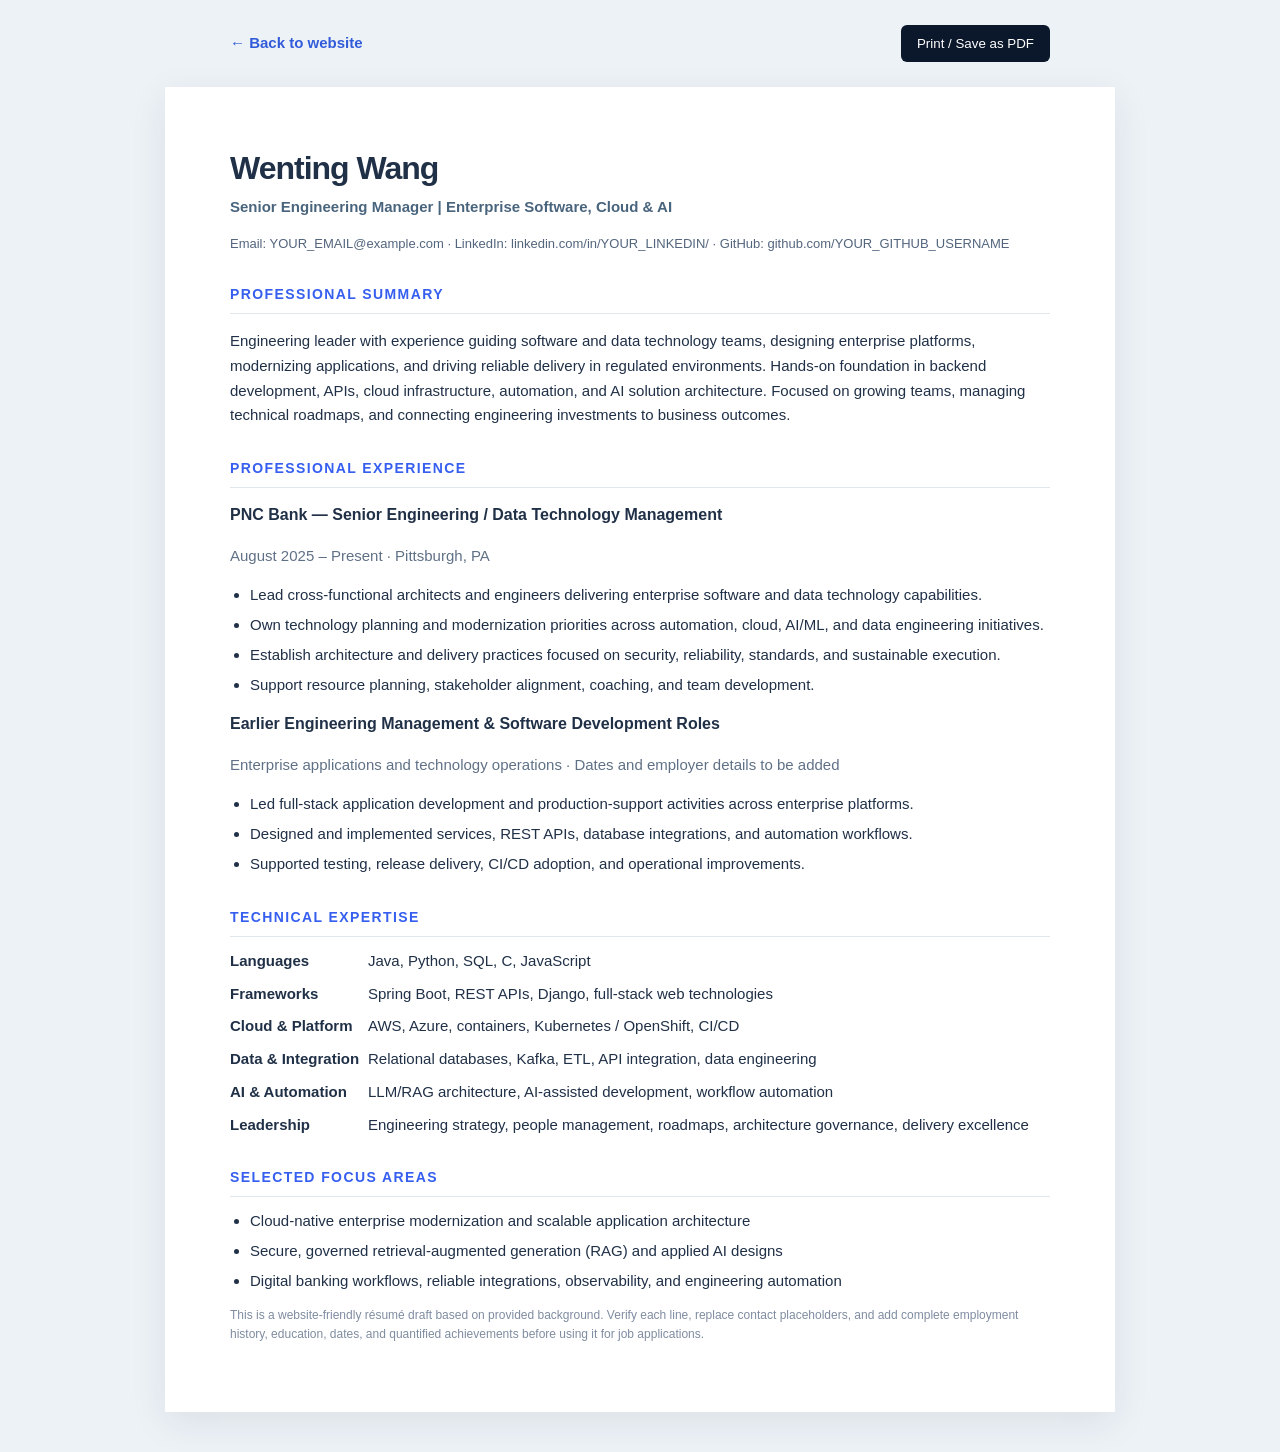
==== resume.html @ a335580e "Initial Commit" ====
<!doctype html><html lang="en"><head><meta charset="utf-8"><meta name="viewport" content="width=device-width,initial-scale=1"><meta name="description" content="Wenting Wang — printable professional résumé"><title>Wenting Wang | Résumé</title><link rel="icon" href="assets/favicon.svg"><style>body{margin:0;background:#edf2f7;color:#203047;font:15px/1.65 Arial,sans-serif}.toolbar{max-width:820px;margin:25px auto;display:flex;justify-content:space-between;align-items:center;gap:12px}.toolbar a{color:#315bd9;text-decoration:none;font-weight:bold}.toolbar button{padding:11px 16px;background:#0b172a;color:#fff;border:0;border-radius:6px;cursor:pointer}.sheet{max-width:820px;margin:0 auto 40px;background:white;padding:55px 65px;box-shadow:0 10px 35px #17233816}h1{font-size:32px;letter-spacing:-1px;margin:0}h2{font-size:14px;letter-spacing:1.4px;text-transform:uppercase;color:#365ff0;border-bottom:1px solid #dfe7ef;padding-bottom:7px;margin:29px 0 12px}h3{font-size:16px;margin:14px 0 3px}.subtitle{font-weight:bold;color:#49647d;margin:0 0 8px}.muted{color:#607186}.skills{display:grid;grid-template-columns:130px 1fr;gap:8px}ul{padding-left:20px;margin:8px 0}li{margin-bottom:5px}.note{font-size:12px;color:#7f8ca0}.contact{font-size:13px;color:#53657d}@media(max-width:670px){.sheet{padding:28px 23px}.toolbar{margin:15px 20px}.skills{grid-template-columns:1fr;gap:0}}@media print{@page{size:letter;margin:.6in}body{background:#fff;font-size:11pt}.toolbar,.note{display:none}.sheet{box-shadow:none;padding:0;margin:0;max-width:none}h2{break-after:avoid}h3{break-after:avoid}li{break-inside:avoid}}</style></head><body><div class="toolbar"><a href="index.html">← Back to website</a><button onclick="window.print()">Print / Save as PDF</button></div><main class="sheet"><h1>Wenting Wang</h1><p class="subtitle">Senior Engineering Manager | Enterprise Software, Cloud & AI</p><p class="contact">Email: YOUR_EMAIL@example.com · LinkedIn: linkedin.com/in/YOUR_LINKEDIN/ · GitHub: github.com/YOUR_GITHUB_USERNAME</p><h2>Professional Summary</h2><p>Engineering leader with experience guiding software and data technology teams, designing enterprise platforms, modernizing applications, and driving reliable delivery in regulated environments. Hands-on foundation in backend development, APIs, cloud infrastructure, automation, and AI solution architecture. Focused on growing teams, managing technical roadmaps, and connecting engineering investments to business outcomes.</p><h2>Professional Experience</h2><h3>PNC Bank — Senior Engineering / Data Technology Management</h3><p class="muted">August 2025 – Present · Pittsburgh, PA</p><ul><li>Lead cross-functional architects and engineers delivering enterprise software and data technology capabilities.</li><li>Own technology planning and modernization priorities across automation, cloud, AI/ML, and data engineering initiatives.</li><li>Establish architecture and delivery practices focused on security, reliability, standards, and sustainable execution.</li><li>Support resource planning, stakeholder alignment, coaching, and team development.</li></ul><h3>Earlier Engineering Management & Software Development Roles</h3><p class="muted">Enterprise applications and technology operations · Dates and employer details to be added</p><ul><li>Led full-stack application development and production-support activities across enterprise platforms.</li><li>Designed and implemented services, REST APIs, database integrations, and automation workflows.</li><li>Supported testing, release delivery, CI/CD adoption, and operational improvements.</li></ul><h2>Technical Expertise</h2><div class="skills"><strong>Languages</strong><span>Java, Python, SQL, C, JavaScript</span><strong>Frameworks</strong><span>Spring Boot, REST APIs, Django, full-stack web technologies</span><strong>Cloud & Platform</strong><span>AWS, Azure, containers, Kubernetes / OpenShift, CI/CD</span><strong>Data & Integration</strong><span>Relational databases, Kafka, ETL, API integration, data engineering</span><strong>AI & Automation</strong><span>LLM/RAG architecture, AI-assisted development, workflow automation</span><strong>Leadership</strong><span>Engineering strategy, people management, roadmaps, architecture governance, delivery excellence</span></div><h2>Selected Focus Areas</h2><ul><li>Cloud-native enterprise modernization and scalable application architecture</li><li>Secure, governed retrieval-augmented generation (RAG) and applied AI designs</li><li>Digital banking workflows, reliable integrations, observability, and engineering automation</li></ul><p class="note">This is a website-friendly résumé draft based on provided background. Verify each line, replace contact placeholders, and add complete employment history, education, dates, and quantified achievements before using it for job applications.</p></main></body></html>
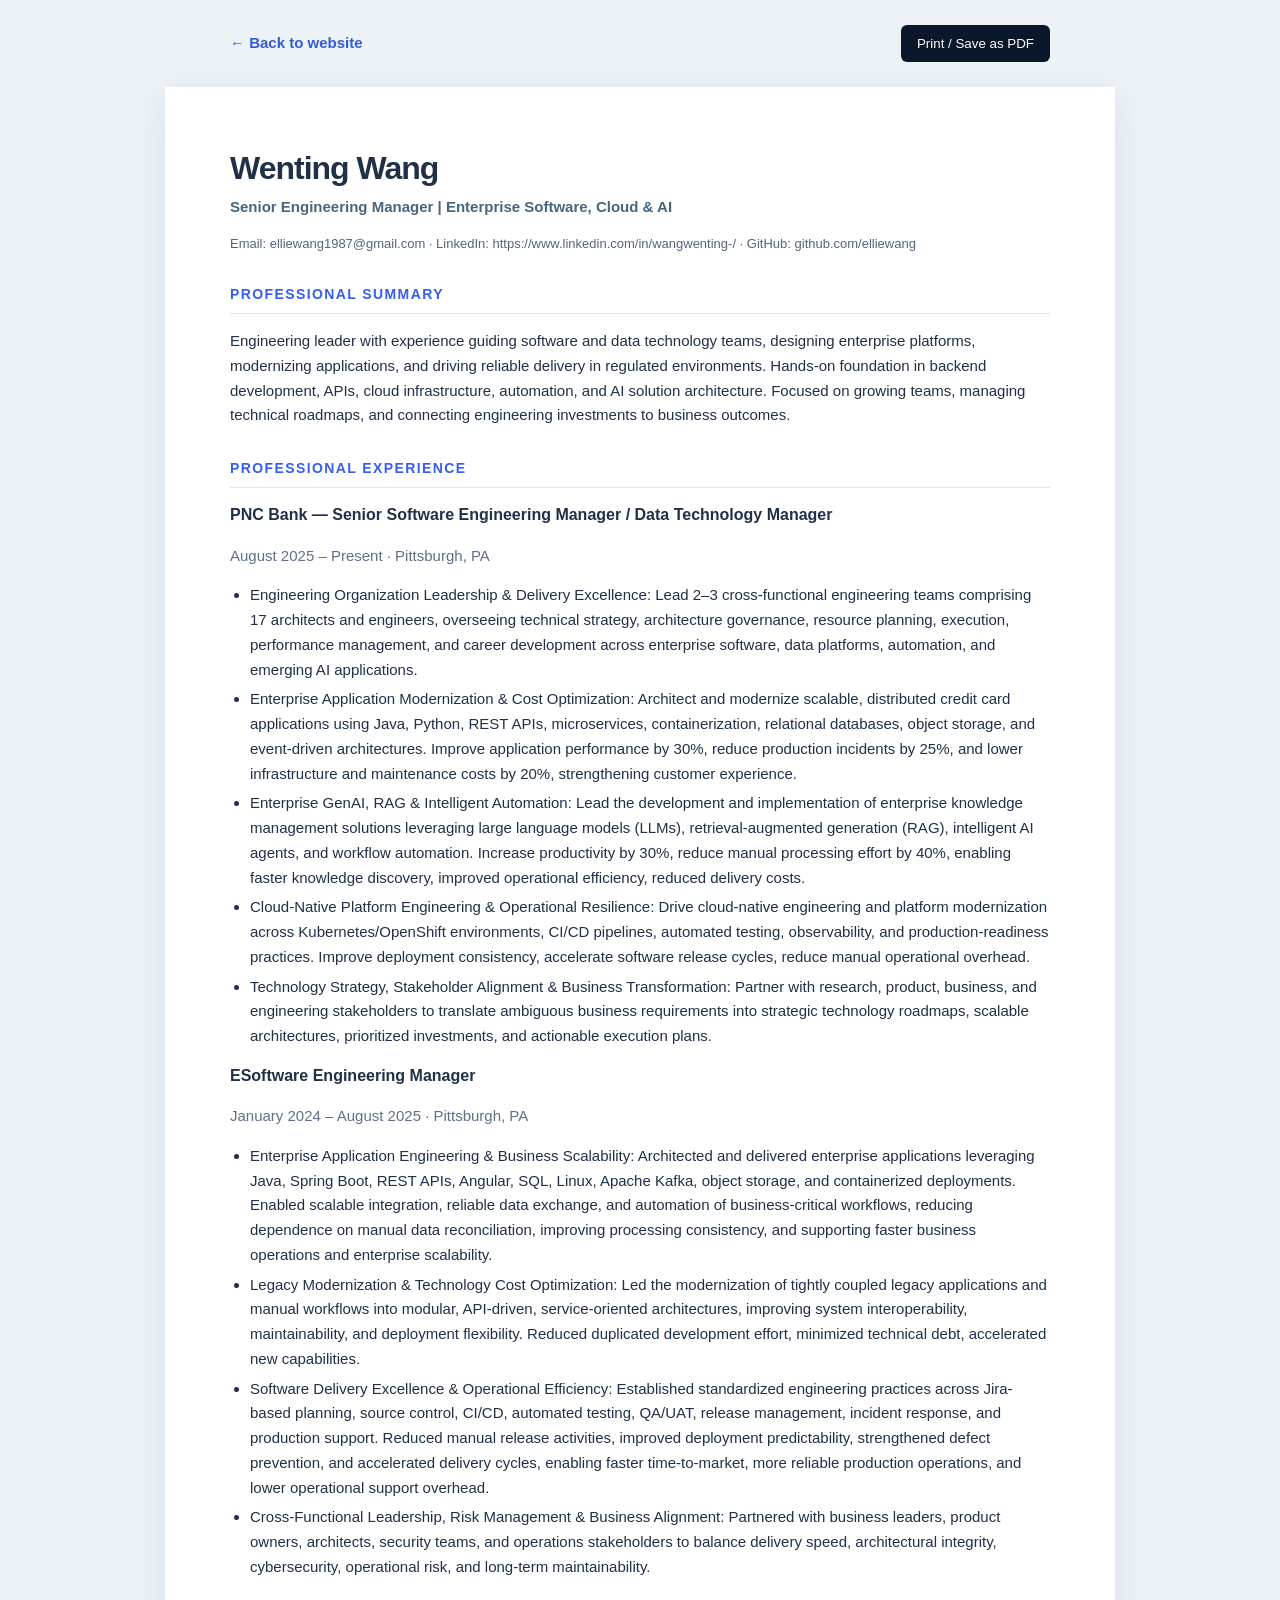
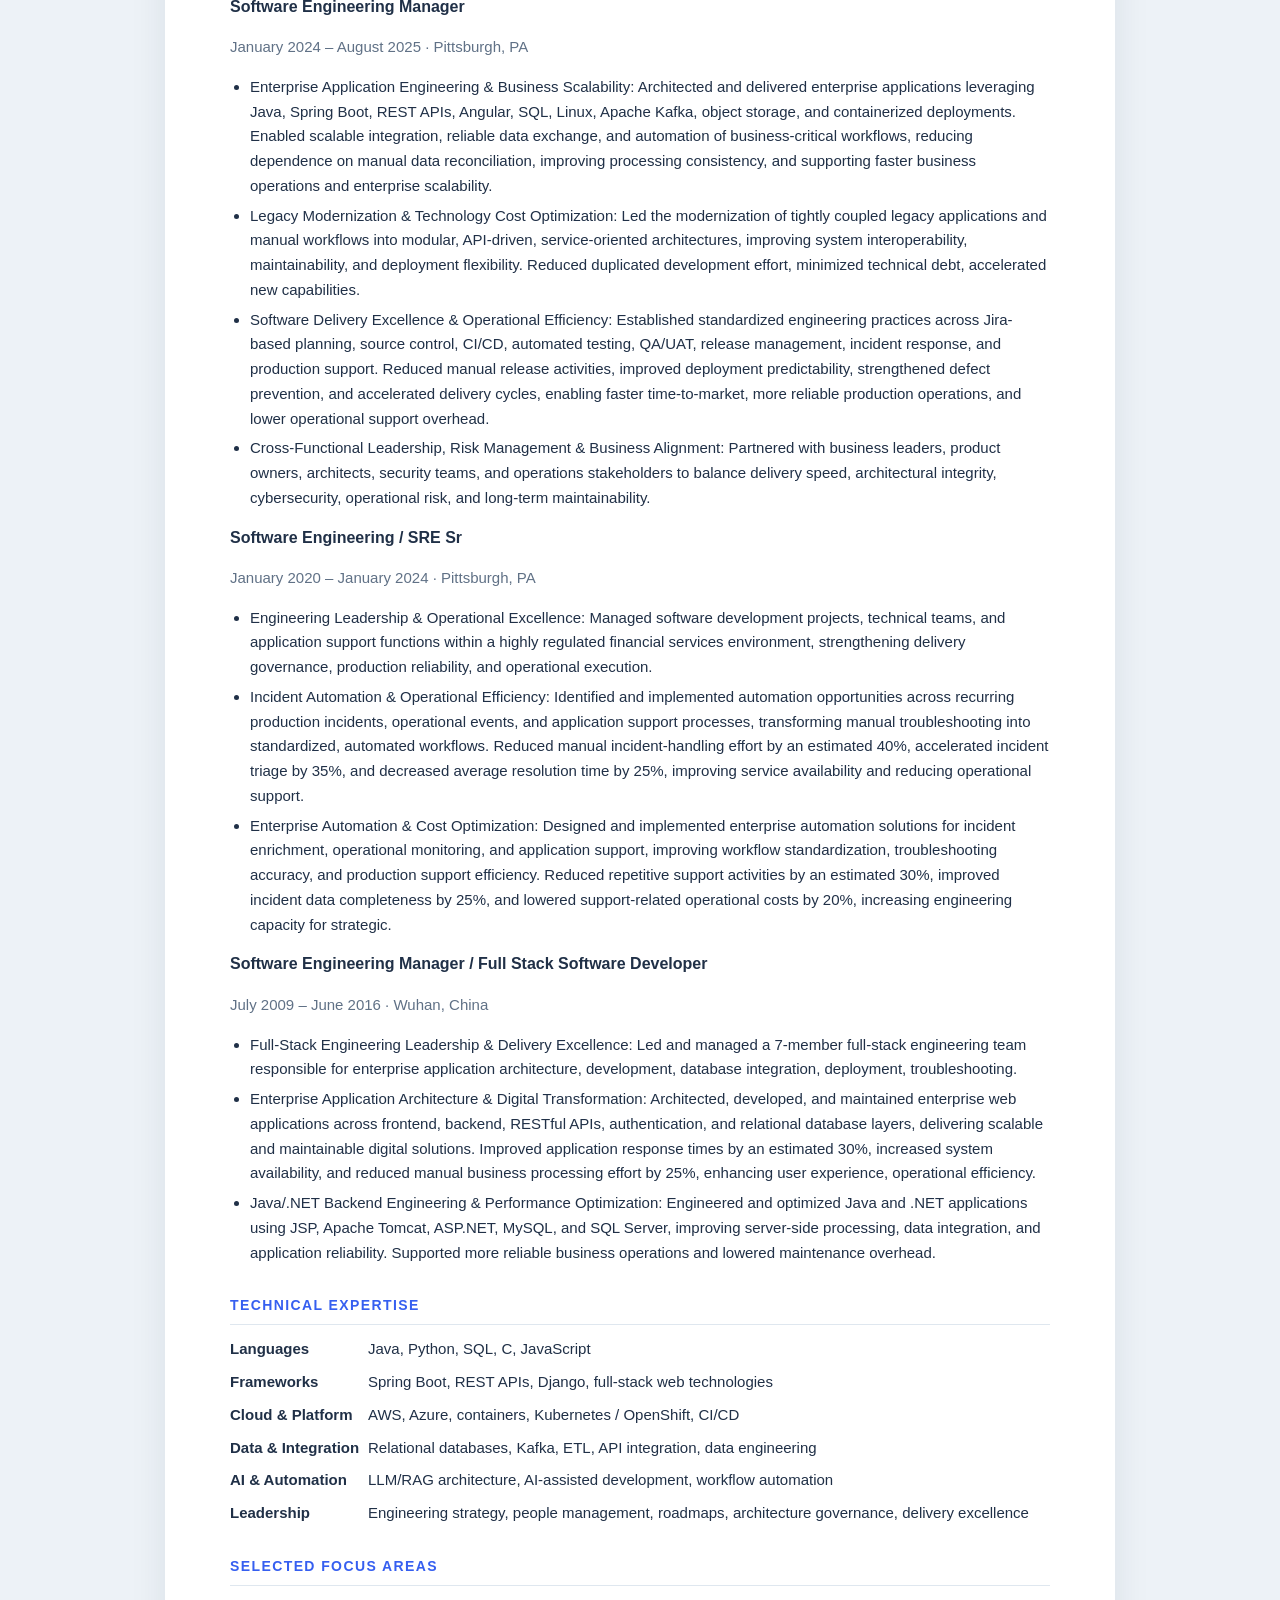
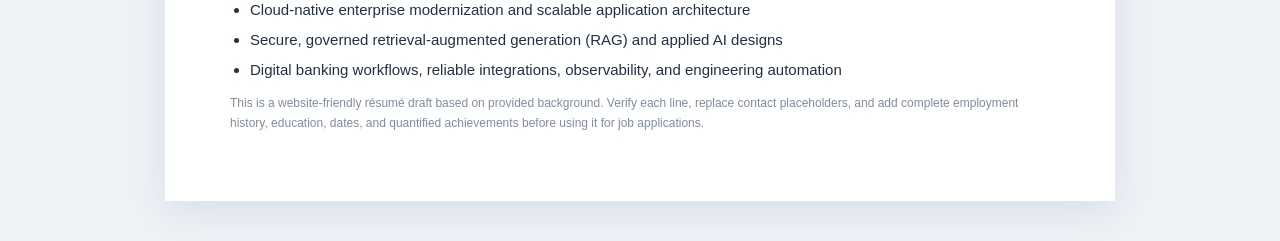
==== commit 9a49c138: "Update resume" ====
--- a/resume.html
+++ b/resume.html
@@ -1 +1,233 @@
-<!doctype html><html lang="en"><head><meta charset="utf-8"><meta name="viewport" content="width=device-width,initial-scale=1"><meta name="description" content="Wenting Wang — printable professional résumé"><title>Wenting Wang | Résumé</title><link rel="icon" href="assets/favicon.svg"><style>body{margin:0;background:#edf2f7;color:#203047;font:15px/1.65 Arial,sans-serif}.toolbar{max-width:820px;margin:25px auto;display:flex;justify-content:space-between;align-items:center;gap:12px}.toolbar a{color:#315bd9;text-decoration:none;font-weight:bold}.toolbar button{padding:11px 16px;background:#0b172a;color:#fff;border:0;border-radius:6px;cursor:pointer}.sheet{max-width:820px;margin:0 auto 40px;background:white;padding:55px 65px;box-shadow:0 10px 35px #17233816}h1{font-size:32px;letter-spacing:-1px;margin:0}h2{font-size:14px;letter-spacing:1.4px;text-transform:uppercase;color:#365ff0;border-bottom:1px solid #dfe7ef;padding-bottom:7px;margin:29px 0 12px}h3{font-size:16px;margin:14px 0 3px}.subtitle{font-weight:bold;color:#49647d;margin:0 0 8px}.muted{color:#607186}.skills{display:grid;grid-template-columns:130px 1fr;gap:8px}ul{padding-left:20px;margin:8px 0}li{margin-bottom:5px}.note{font-size:12px;color:#7f8ca0}.contact{font-size:13px;color:#53657d}@media(max-width:670px){.sheet{padding:28px 23px}.toolbar{margin:15px 20px}.skills{grid-template-columns:1fr;gap:0}}@media print{@page{size:letter;margin:.6in}body{background:#fff;font-size:11pt}.toolbar,.note{display:none}.sheet{box-shadow:none;padding:0;margin:0;max-width:none}h2{break-after:avoid}h3{break-after:avoid}li{break-inside:avoid}}</style></head><body><div class="toolbar"><a href="index.html">← Back to website</a><button onclick="window.print()">Print / Save as PDF</button></div><main class="sheet"><h1>Wenting Wang</h1><p class="subtitle">Senior Engineering Manager | Enterprise Software, Cloud & AI</p><p class="contact">Email: YOUR_EMAIL@example.com · LinkedIn: linkedin.com/in/YOUR_LINKEDIN/ · GitHub: github.com/YOUR_GITHUB_USERNAME</p><h2>Professional Summary</h2><p>Engineering leader with experience guiding software and data technology teams, designing enterprise platforms, modernizing applications, and driving reliable delivery in regulated environments. Hands-on foundation in backend development, APIs, cloud infrastructure, automation, and AI solution architecture. Focused on growing teams, managing technical roadmaps, and connecting engineering investments to business outcomes.</p><h2>Professional Experience</h2><h3>PNC Bank — Senior Engineering / Data Technology Management</h3><p class="muted">August 2025 – Present · Pittsburgh, PA</p><ul><li>Lead cross-functional architects and engineers delivering enterprise software and data technology capabilities.</li><li>Own technology planning and modernization priorities across automation, cloud, AI/ML, and data engineering initiatives.</li><li>Establish architecture and delivery practices focused on security, reliability, standards, and sustainable execution.</li><li>Support resource planning, stakeholder alignment, coaching, and team development.</li></ul><h3>Earlier Engineering Management & Software Development Roles</h3><p class="muted">Enterprise applications and technology operations · Dates and employer details to be added</p><ul><li>Led full-stack application development and production-support activities across enterprise platforms.</li><li>Designed and implemented services, REST APIs, database integrations, and automation workflows.</li><li>Supported testing, release delivery, CI/CD adoption, and operational improvements.</li></ul><h2>Technical Expertise</h2><div class="skills"><strong>Languages</strong><span>Java, Python, SQL, C, JavaScript</span><strong>Frameworks</strong><span>Spring Boot, REST APIs, Django, full-stack web technologies</span><strong>Cloud & Platform</strong><span>AWS, Azure, containers, Kubernetes / OpenShift, CI/CD</span><strong>Data & Integration</strong><span>Relational databases, Kafka, ETL, API integration, data engineering</span><strong>AI & Automation</strong><span>LLM/RAG architecture, AI-assisted development, workflow automation</span><strong>Leadership</strong><span>Engineering strategy, people management, roadmaps, architecture governance, delivery excellence</span></div><h2>Selected Focus Areas</h2><ul><li>Cloud-native enterprise modernization and scalable application architecture</li><li>Secure, governed retrieval-augmented generation (RAG) and applied AI designs</li><li>Digital banking workflows, reliable integrations, observability, and engineering automation</li></ul><p class="note">This is a website-friendly résumé draft based on provided background. Verify each line, replace contact placeholders, and add complete employment history, education, dates, and quantified achievements before using it for job applications.</p></main></body></html>
+<!doctype html>
+<html lang="en">
+
+<head>
+    <meta charset="utf-8">
+    <meta name="viewport" content="width=device-width,initial-scale=1">
+    <meta name="description" content="Wenting Wang — printable professional résumé">
+    <title>Wenting Wang | Résumé</title>
+    <link rel="icon" href="assets/favicon.svg">
+    <style>
+        body {
+            margin: 0;
+            background: #edf2f7;
+            color: #203047;
+            font: 15px/1.65 Arial, sans-serif
+        }
+
+        .toolbar {
+            max-width: 820px;
+            margin: 25px auto;
+            display: flex;
+            justify-content: space-between;
+            align-items: center;
+            gap: 12px
+        }
+
+        .toolbar a {
+            color: #315bd9;
+            text-decoration: none;
+            font-weight: bold
+        }
+
+        .toolbar button {
+            padding: 11px 16px;
+            background: #0b172a;
+            color: #fff;
+            border: 0;
+            border-radius: 6px;
+            cursor: pointer
+        }
+
+        .sheet {
+            max-width: 820px;
+            margin: 0 auto 40px;
+            background: white;
+            padding: 55px 65px;
+            box-shadow: 0 10px 35px #17233816
+        }
+
+        h1 {
+            font-size: 32px;
+            letter-spacing: -1px;
+            margin: 0
+        }
+
+        h2 {
+            font-size: 14px;
+            letter-spacing: 1.4px;
+            text-transform: uppercase;
+            color: #365ff0;
+            border-bottom: 1px solid #dfe7ef;
+            padding-bottom: 7px;
+            margin: 29px 0 12px
+        }
+
+        h3 {
+            font-size: 16px;
+            margin: 14px 0 3px
+        }
+
+        .subtitle {
+            font-weight: bold;
+            color: #49647d;
+            margin: 0 0 8px
+        }
+
+        .muted {
+            color: #607186
+        }
+
+        .skills {
+            display: grid;
+            grid-template-columns: 130px 1fr;
+            gap: 8px
+        }
+
+        ul {
+            padding-left: 20px;
+            margin: 8px 0
+        }
+
+        li {
+            margin-bottom: 5px
+        }
+
+        .note {
+            font-size: 12px;
+            color: #7f8ca0
+        }
+
+        .contact {
+            font-size: 13px;
+            color: #53657d
+        }
+
+        @media(max-width:670px) {
+            .sheet {
+                padding: 28px 23px
+            }
+
+            .toolbar {
+                margin: 15px 20px
+            }
+
+            .skills {
+                grid-template-columns: 1fr;
+                gap: 0
+            }
+        }
+
+        @media print {
+            @page {
+                size: letter;
+                margin: .6in
+            }
+
+            body {
+                background: #fff;
+                font-size: 11pt
+            }
+
+            .toolbar,
+            .note {
+                display: none
+            }
+
+            .sheet {
+                box-shadow: none;
+                padding: 0;
+                margin: 0;
+                max-width: none
+            }
+
+            h2 {
+                break-after: avoid
+            }
+
+            h3 {
+                break-after: avoid
+            }
+
+            li {
+                break-inside: avoid
+            }
+        }
+    </style>
+</head>
+
+<body>
+    <div class="toolbar"><a href="index.html">← Back to website</a><button onclick="window.print()">Print / Save as
+            PDF</button></div>
+    <main class="sheet">
+        <h1>Wenting Wang</h1>
+        <p class="subtitle">Senior Engineering Manager | Enterprise Software, Cloud & AI</p>
+        <p class="contact">Email: elliewang1987@gmail.com · LinkedIn: https://www.linkedin.com/in/wangwenting-/ · GitHub:
+            github.com/elliewang</p>
+        <h2>Professional Summary</h2>
+        <p>Engineering leader with experience guiding software and data technology teams, designing enterprise
+            platforms, modernizing applications, and driving reliable delivery in regulated environments. Hands-on
+            foundation in backend development, APIs, cloud infrastructure, automation, and AI solution architecture.
+            Focused on growing teams, managing technical roadmaps, and connecting engineering investments to business
+            outcomes.</p>
+        <h2>Professional Experience</h2>
+        <h3>PNC Bank — Senior Software Engineering Manager / Data Technology Manager</h3>
+        <p class="muted">August 2025 – Present · Pittsburgh, PA</p>
+        <ul>
+            <li>Engineering Organization Leadership & Delivery Excellence: Lead 2–3 cross-functional engineering teams comprising 17 architects and engineers, overseeing technical strategy, architecture governance, resource planning, execution, performance management, and career development across enterprise software, data platforms, automation, and emerging AI applications.</li>
+            <li>Enterprise Application Modernization & Cost Optimization: Architect and modernize scalable, distributed credit card applications using Java, Python, REST APIs, microservices, containerization, relational databases, object storage, and event-driven architectures. Improve application performance by 30%, reduce production incidents by 25%, and lower infrastructure and maintenance costs by 20%, strengthening customer experience.</li>
+            <li>Enterprise GenAI, RAG & Intelligent Automation: Lead the development and implementation of enterprise knowledge management solutions leveraging large language models (LLMs), retrieval-augmented generation (RAG), intelligent AI agents, and workflow automation. Increase productivity by 30%, reduce manual processing effort by 40%, enabling faster knowledge discovery, improved operational efficiency, reduced delivery costs.</li>
+            <li>Cloud-Native Platform Engineering & Operational Resilience: Drive cloud-native engineering and platform modernization across Kubernetes/OpenShift environments, CI/CD pipelines, automated testing, observability, and production-readiness practices. Improve deployment consistency, accelerate software release cycles, reduce manual operational overhead.</li>
+            <li>Technology Strategy, Stakeholder Alignment & Business Transformation: Partner with research, product, business, and engineering stakeholders to translate ambiguous business requirements into strategic technology roadmaps, scalable architectures, prioritized investments, and actionable execution plans. </li>
+        </ul>
+        <h3>ESoftware Engineering Manager</h3>
+        <p class="muted">January 2024 – August 2025 · Pittsburgh, PA</p>
+        <ul>
+            <li>Enterprise Application Engineering & Business Scalability: Architected and delivered enterprise applications leveraging Java, Spring Boot, REST APIs, Angular, SQL, Linux, Apache Kafka, object storage, and containerized deployments. Enabled scalable integration, reliable data exchange, and automation of business-critical workflows, reducing dependence on manual data reconciliation, improving processing consistency, and supporting faster business operations and enterprise scalability.</li>
+            <li>Legacy Modernization & Technology Cost Optimization: Led the modernization of tightly coupled legacy applications and manual workflows into modular, API-driven, service-oriented architectures, improving system interoperability, maintainability, and deployment flexibility. Reduced duplicated development effort, minimized technical debt, accelerated new capabilities.</li>
+            <li>Software Delivery Excellence & Operational Efficiency: Established standardized engineering practices across Jira-based planning, source control, CI/CD, automated testing, QA/UAT, release management, incident response, and production support. Reduced manual release activities, improved deployment predictability, strengthened defect prevention, and accelerated delivery cycles, enabling faster time-to-market, more reliable production operations, and lower operational support overhead.</li>
+            <li>Cross-Functional Leadership, Risk Management & Business Alignment: Partnered with business leaders, product owners, architects, security teams, and operations stakeholders to balance delivery speed, architectural integrity, cybersecurity, operational risk, and long-term maintainability.</li>
+        </ul>
+        <h3>Software Engineering Manager</h3>
+        <p class="muted">January 2024 – August 2025 · Pittsburgh, PA</p>
+        <ul>
+            <li>Enterprise Application Engineering & Business Scalability: Architected and delivered enterprise applications leveraging Java, Spring Boot, REST APIs, Angular, SQL, Linux, Apache Kafka, object storage, and containerized deployments. Enabled scalable integration, reliable data exchange, and automation of business-critical workflows, reducing dependence on manual data reconciliation, improving processing consistency, and supporting faster business operations and enterprise scalability.</li>
+            <li>Legacy Modernization & Technology Cost Optimization: Led the modernization of tightly coupled legacy applications and manual workflows into modular, API-driven, service-oriented architectures, improving system interoperability, maintainability, and deployment flexibility. Reduced duplicated development effort, minimized technical debt, accelerated new capabilities.</li>
+            <li>Software Delivery Excellence & Operational Efficiency: Established standardized engineering practices across Jira-based planning, source control, CI/CD, automated testing, QA/UAT, release management, incident response, and production support. Reduced manual release activities, improved deployment predictability, strengthened defect prevention, and accelerated delivery cycles, enabling faster time-to-market, more reliable production operations, and lower operational support overhead.</li>
+            <li>Cross-Functional Leadership, Risk Management & Business Alignment: Partnered with business leaders, product owners, architects, security teams, and operations stakeholders to balance delivery speed, architectural integrity, cybersecurity, operational risk, and long-term maintainability.</li>
+        </ul>
+        <h3>Software Engineering / SRE Sr</h3>
+        <p class="muted">January 2020 – January 2024 · Pittsburgh, PA</p>
+        <ul>
+            <li>Engineering Leadership & Operational Excellence: Managed software development projects, technical teams, and application support functions within a highly regulated financial services environment, strengthening delivery governance, production reliability, and operational execution.</li>
+            <li>Incident Automation & Operational Efficiency: Identified and implemented automation opportunities across recurring production incidents, operational events, and application support processes, transforming manual troubleshooting into standardized, automated workflows. Reduced manual incident-handling effort by an estimated 40%, accelerated incident triage by 35%, and decreased average resolution time by 25%, improving service availability and reducing operational support.</li>
+            <li>Enterprise Automation & Cost Optimization: Designed and implemented enterprise automation solutions for incident enrichment, operational monitoring, and application support, improving workflow standardization, troubleshooting accuracy, and production support efficiency. Reduced repetitive support activities by an estimated 30%, improved incident data completeness by 25%, and lowered support-related operational costs by 20%, increasing engineering capacity for strategic.</li>
+        </ul>
+        <h3>Software Engineering Manager / Full Stack Software Developer </h3>
+        <p class="muted">July 2009 – June 2016 · Wuhan, China</p>
+        <ul>
+            <li>Full-Stack Engineering Leadership & Delivery Excellence: Led and managed a 7-member full-stack engineering team responsible for enterprise application architecture, development, database integration, deployment, troubleshooting. </li>
+            <li>Enterprise Application Architecture & Digital Transformation: Architected, developed, and maintained enterprise web applications across frontend, backend, RESTful APIs, authentication, and relational database layers, delivering scalable and maintainable digital solutions. Improved application response times by an estimated 30%, increased system availability, and reduced manual business processing effort by 25%, enhancing user experience, operational efficiency.</li>
+            <li>Java/.NET Backend Engineering & Performance Optimization: Engineered and optimized Java and .NET applications using JSP, Apache Tomcat, ASP.NET, MySQL, and SQL Server, improving server-side processing, data integration, and application reliability. Supported more reliable business operations and lowered maintenance overhead.</li>
+        </ul>
+        <h2>Technical Expertise</h2>
+        <div class="skills"><strong>Languages</strong><span>Java, Python, SQL, C,
+                JavaScript</span><strong>Frameworks</strong><span>Spring Boot, REST APIs, Django, full-stack web
+                technologies</span><strong>Cloud & Platform</strong><span>AWS, Azure, containers, Kubernetes /
+                OpenShift, CI/CD</span><strong>Data & Integration</strong><span>Relational databases, Kafka, ETL, API
+                integration, data engineering</span><strong>AI & Automation</strong><span>LLM/RAG architecture,
+                AI-assisted development, workflow automation</span><strong>Leadership</strong><span>Engineering
+                strategy, people management, roadmaps, architecture governance, delivery excellence</span></div>
+        <h2>Selected Focus Areas</h2>
+        <ul>
+            <li>Cloud-native enterprise modernization and scalable application architecture</li>
+            <li>Secure, governed retrieval-augmented generation (RAG) and applied AI designs</li>
+            <li>Digital banking workflows, reliable integrations, observability, and engineering automation</li>
+        </ul>
+        <p class="note">This is a website-friendly résumé draft based on provided background. Verify each line, replace
+            contact placeholders, and add complete employment history, education, dates, and quantified achievements
+            before using it for job applications.</p>
+    </main>
+</body>
+
+</html>
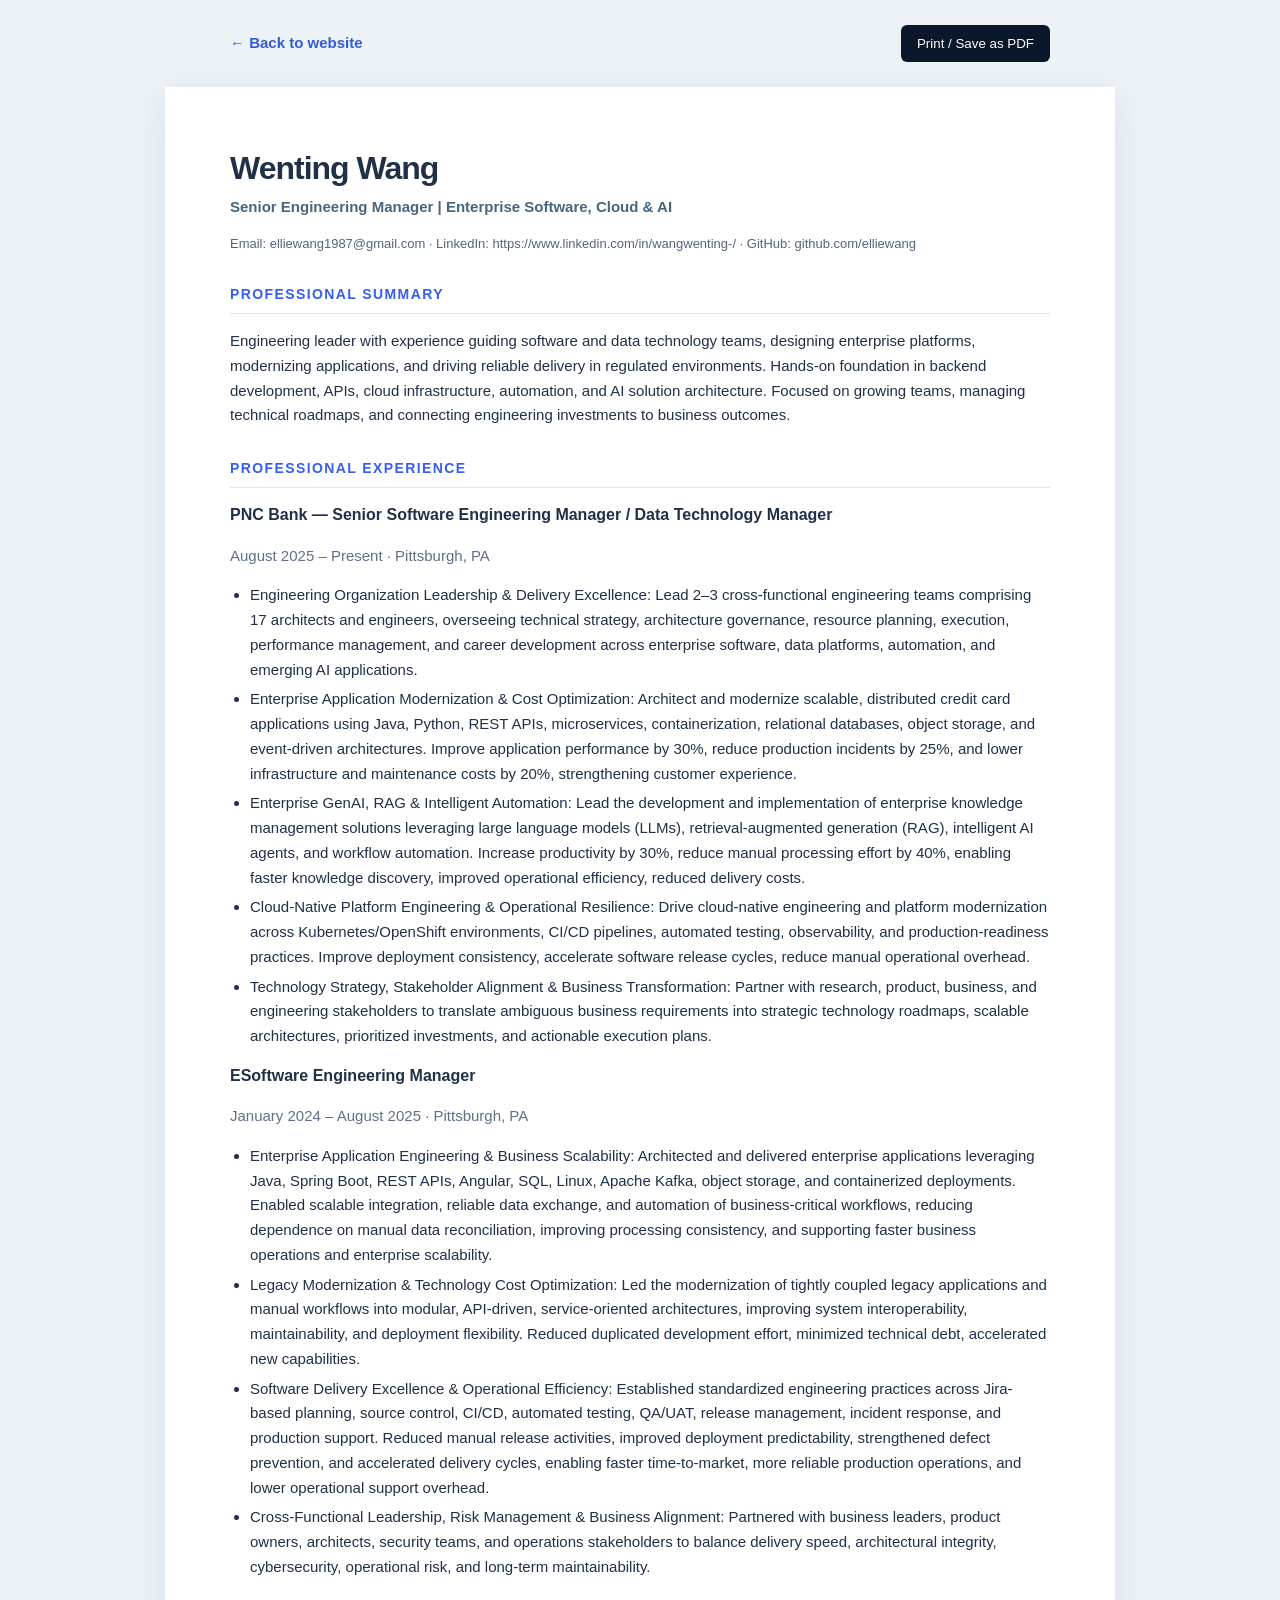
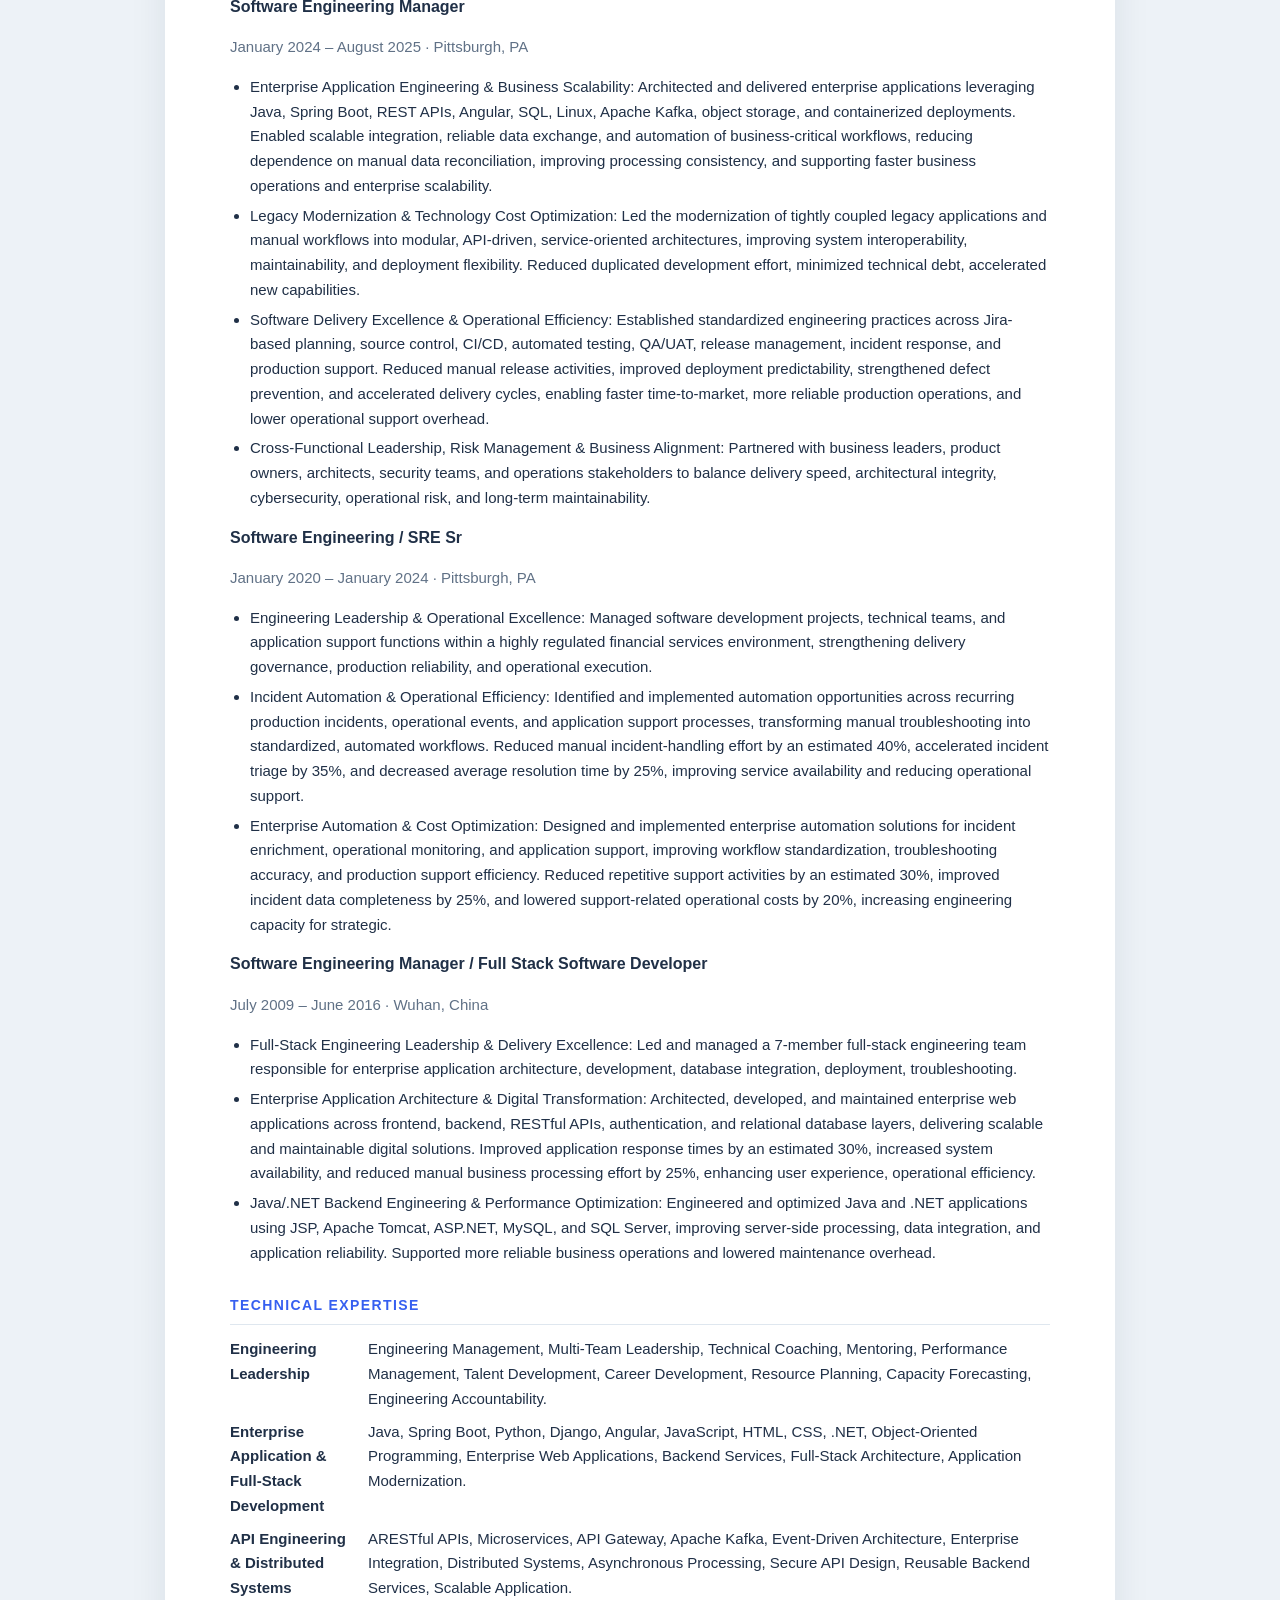
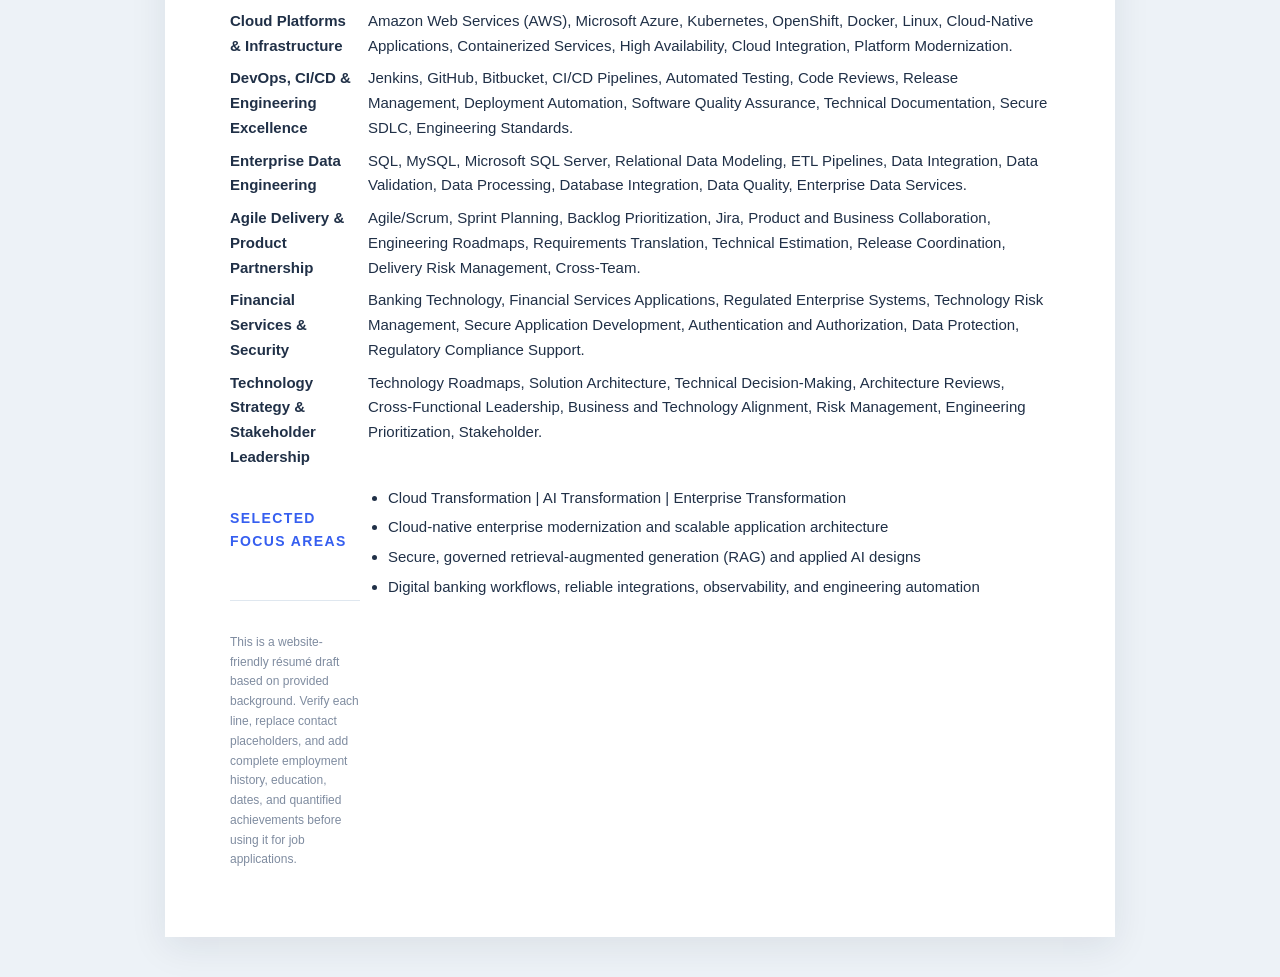
==== commit 348e9f8c: "Update resume" ====
--- a/resume.html
+++ b/resume.html
@@ -211,15 +211,28 @@
             <li>Java/.NET Backend Engineering & Performance Optimization: Engineered and optimized Java and .NET applications using JSP, Apache Tomcat, ASP.NET, MySQL, and SQL Server, improving server-side processing, data integration, and application reliability. Supported more reliable business operations and lowered maintenance overhead.</li>
         </ul>
         <h2>Technical Expertise</h2>
-        <div class="skills"><strong>Languages</strong><span>Java, Python, SQL, C,
-                JavaScript</span><strong>Frameworks</strong><span>Spring Boot, REST APIs, Django, full-stack web
-                technologies</span><strong>Cloud & Platform</strong><span>AWS, Azure, containers, Kubernetes /
-                OpenShift, CI/CD</span><strong>Data & Integration</strong><span>Relational databases, Kafka, ETL, API
-                integration, data engineering</span><strong>AI & Automation</strong><span>LLM/RAG architecture,
-                AI-assisted development, workflow automation</span><strong>Leadership</strong><span>Engineering
-                strategy, people management, roadmaps, architecture governance, delivery excellence</span></div>
+        <div class="skills">
+            <strong>Engineering Leadership</strong>
+            <span>Engineering Management, Multi-Team Leadership, Technical Coaching, Mentoring, Performance Management, Talent Development, Career Development, Resource Planning, Capacity Forecasting, Engineering Accountability.</span>
+            <strong>Enterprise Application & Full-Stack Development</strong>
+            <span>Java, Spring Boot, Python, Django, Angular, JavaScript, HTML, CSS, .NET, Object-Oriented Programming, Enterprise Web Applications, Backend Services, Full-Stack Architecture, Application Modernization.</span>
+            <strong>API Engineering & Distributed Systems</strong>
+            <span>ARESTful APIs, Microservices, API Gateway, Apache Kafka, Event-Driven Architecture, Enterprise Integration, Distributed Systems, Asynchronous Processing, Secure API Design, Reusable Backend Services, Scalable Application.</span>
+            <strong>Cloud Platforms & Infrastructure</strong>
+            <span>Amazon Web Services (AWS), Microsoft Azure, Kubernetes, OpenShift, Docker, Linux, Cloud-Native Applications, Containerized Services, High Availability, Cloud Integration, Platform Modernization.</span>
+            <strong>DevOps, CI/CD & Engineering Excellence</strong>
+            <span>Jenkins, GitHub, Bitbucket, CI/CD Pipelines, Automated Testing, Code Reviews, Release Management, Deployment Automation, Software Quality Assurance, Technical Documentation, Secure SDLC, Engineering Standards.</span>
+            <strong>Enterprise Data Engineering</strong>
+            <span>SQL, MySQL, Microsoft SQL Server, Relational Data Modeling, ETL Pipelines, Data Integration, Data Validation, Data Processing, Database Integration, Data Quality, Enterprise Data Services.</span>
+            <strong>Agile Delivery & Product Partnership</strong>
+            <span>Agile/Scrum, Sprint Planning, Backlog Prioritization, Jira, Product and Business Collaboration, Engineering Roadmaps, Requirements Translation, Technical Estimation, Release Coordination, Delivery Risk Management, Cross-Team.</span>
+            <strong>Financial Services & Security</strong>
+            <span>Banking Technology, Financial Services Applications, Regulated Enterprise Systems, Technology Risk Management, Secure Application Development, Authentication and Authorization, Data Protection, Regulatory Compliance Support.</span>
+            <strong>Technology Strategy & Stakeholder Leadership</strong>
+            <span>Technology Roadmaps, Solution Architecture, Technical Decision-Making, Architecture Reviews, Cross-Functional Leadership, Business and Technology Alignment, Risk Management, Engineering Prioritization, Stakeholder.</span>
         <h2>Selected Focus Areas</h2>
         <ul>
+            <strong></strong><li>Cloud Transformation | AI Transformation | Enterprise Transformation</li></strong>
             <li>Cloud-native enterprise modernization and scalable application architecture</li>
             <li>Secure, governed retrieval-augmented generation (RAG) and applied AI designs</li>
             <li>Digital banking workflows, reliable integrations, observability, and engineering automation</li>
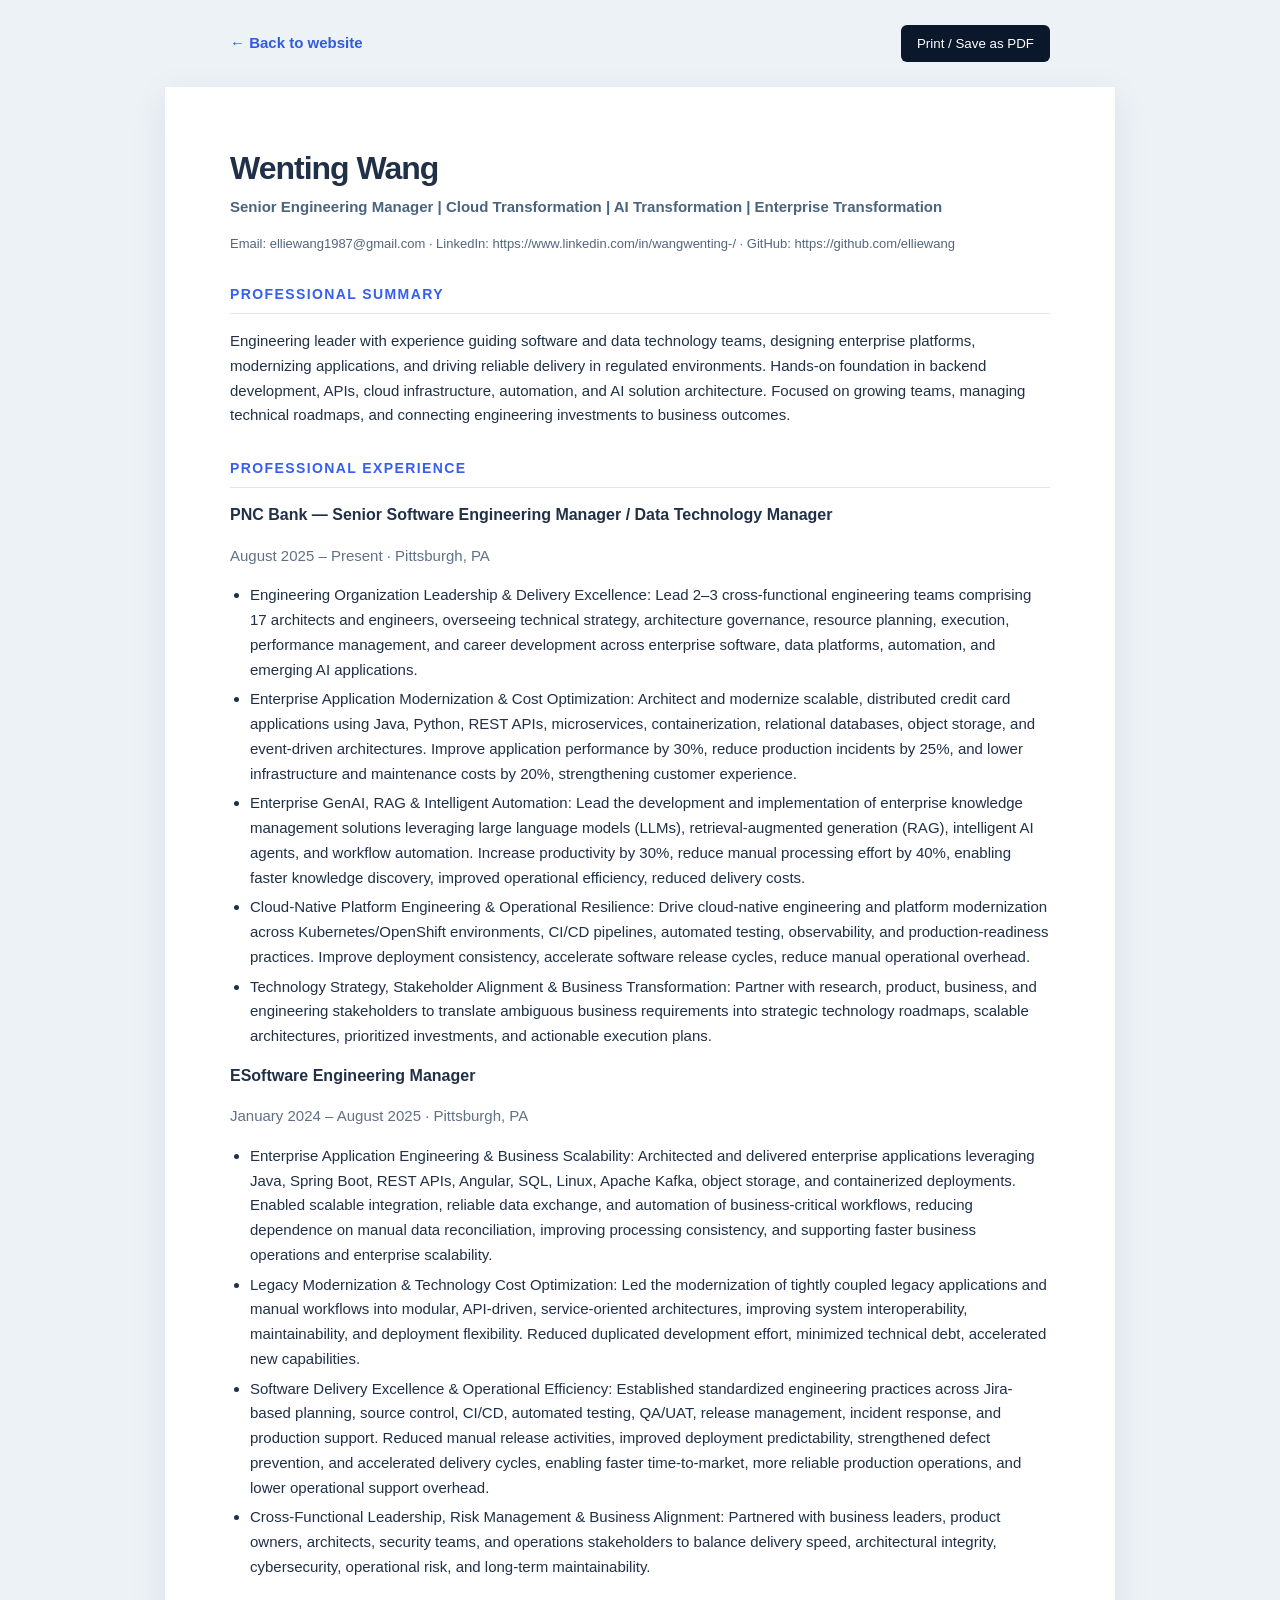
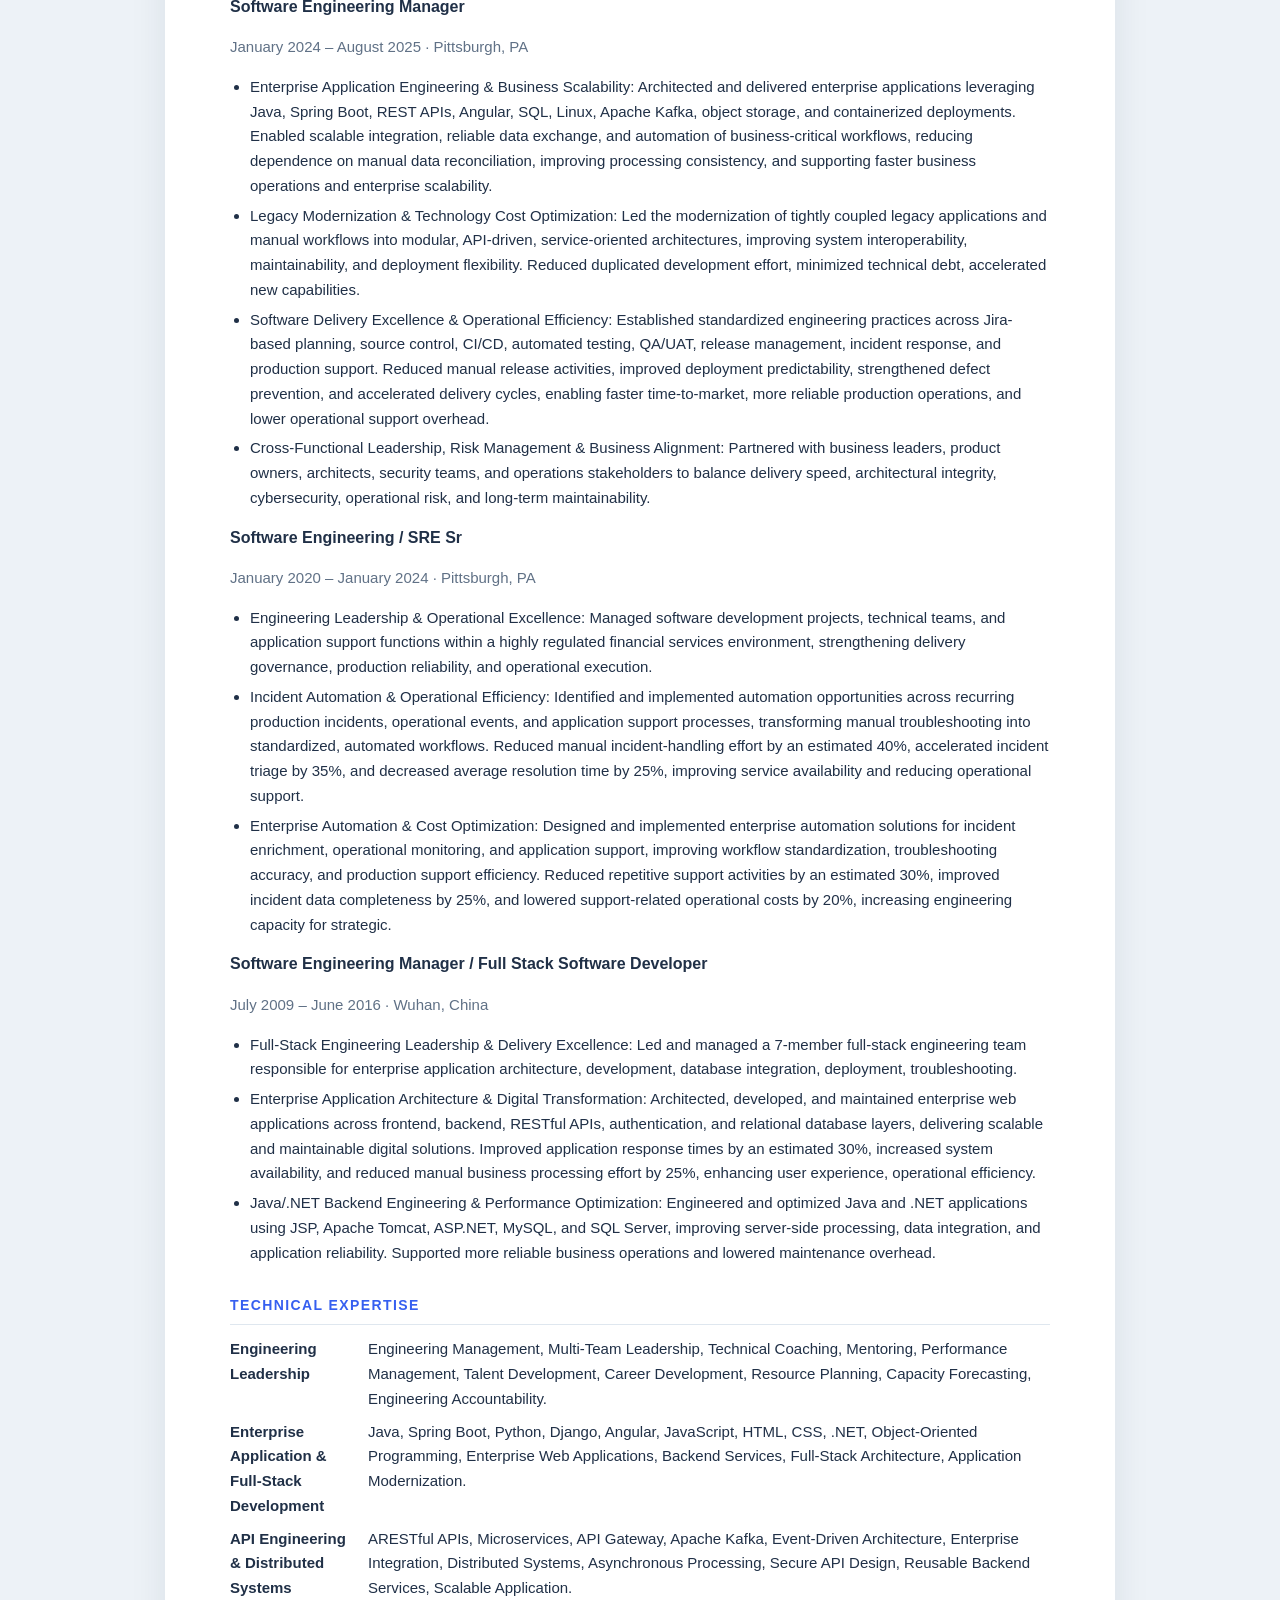
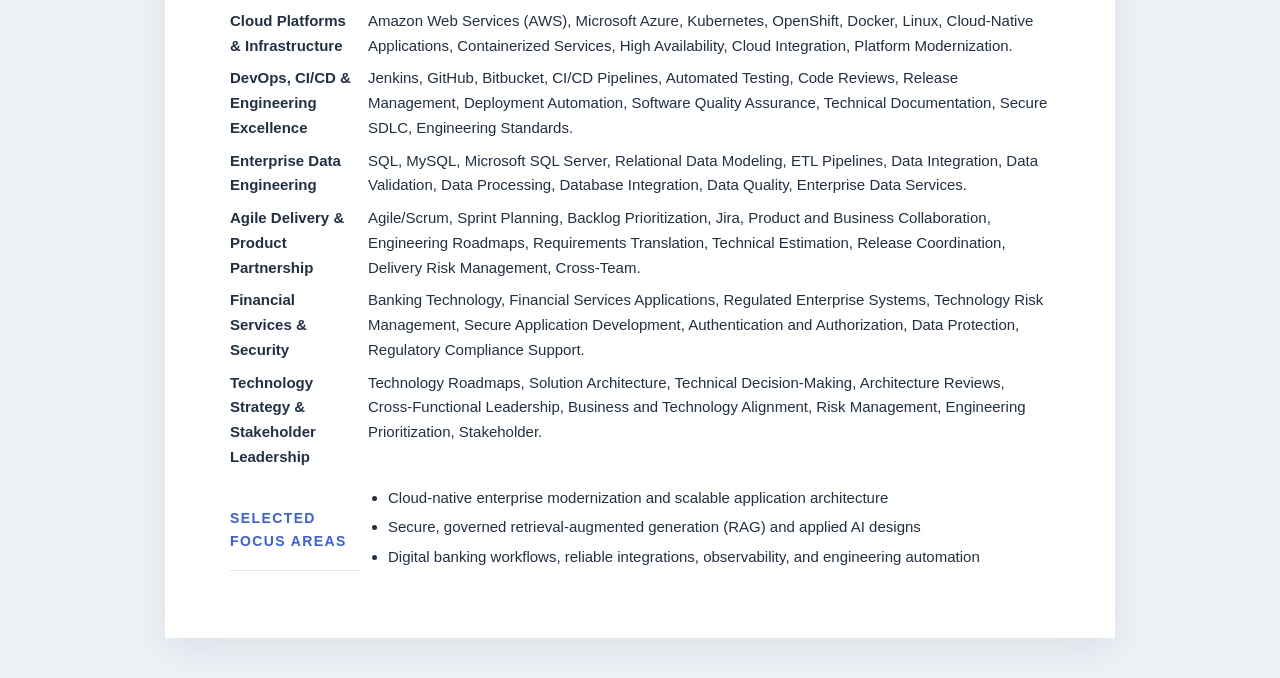
==== commit 3f2e4ccb: "Update resume" ====
--- a/resume.html
+++ b/resume.html
@@ -161,9 +161,9 @@
             PDF</button></div>
     <main class="sheet">
         <h1>Wenting Wang</h1>
-        <p class="subtitle">Senior Engineering Manager | Enterprise Software, Cloud & AI</p>
+        <p class="subtitle">Senior Engineering Manager | Cloud Transformation | AI Transformation | Enterprise Transformation</p>
         <p class="contact">Email: elliewang1987@gmail.com · LinkedIn: https://www.linkedin.com/in/wangwenting-/ · GitHub:
-            github.com/elliewang</p>
+            https://github.com/elliewang</p>
         <h2>Professional Summary</h2>
         <p>Engineering leader with experience guiding software and data technology teams, designing enterprise
             platforms, modernizing applications, and driving reliable delivery in regulated environments. Hands-on
@@ -232,14 +232,10 @@
             <span>Technology Roadmaps, Solution Architecture, Technical Decision-Making, Architecture Reviews, Cross-Functional Leadership, Business and Technology Alignment, Risk Management, Engineering Prioritization, Stakeholder.</span>
         <h2>Selected Focus Areas</h2>
         <ul>
-            <strong></strong><li>Cloud Transformation | AI Transformation | Enterprise Transformation</li></strong>
             <li>Cloud-native enterprise modernization and scalable application architecture</li>
             <li>Secure, governed retrieval-augmented generation (RAG) and applied AI designs</li>
             <li>Digital banking workflows, reliable integrations, observability, and engineering automation</li>
         </ul>
-        <p class="note">This is a website-friendly résumé draft based on provided background. Verify each line, replace
-            contact placeholders, and add complete employment history, education, dates, and quantified achievements
-            before using it for job applications.</p>
     </main>
 </body>
 
